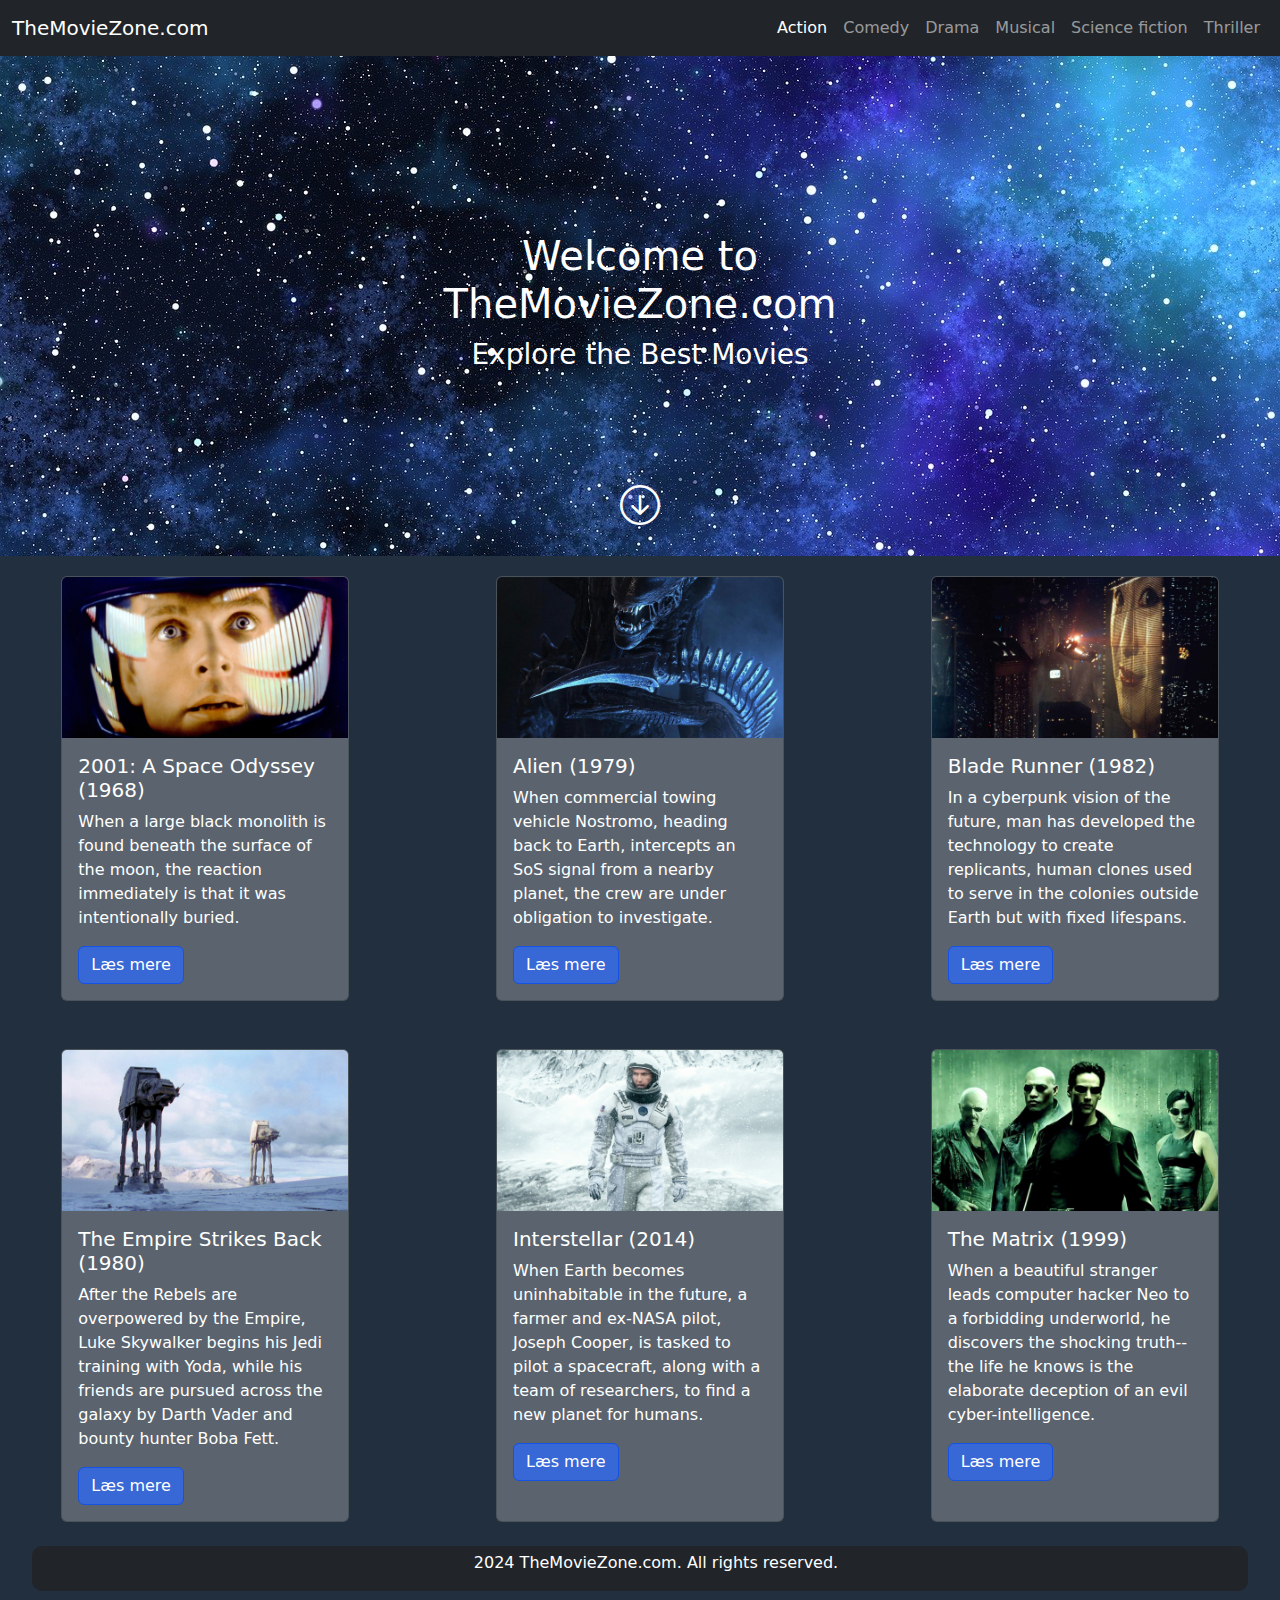
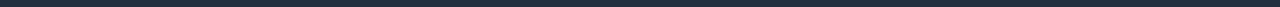
==== flow-5/hjemmeside/index.html @ e2335427 "boostrap opg" ====
<!doctype html>
<html lang="en">
  <head>
    <meta charset="utf-8">
    <meta name="viewport" content="width=device-width, initial-scale=1">
    <title>Bootstrap demo</title>
    <!-- Her er et link til Bootstraps stylesheet (CDN) -->
    <link href="https://cdn.jsdelivr.net/npm/bootstrap@5.3.3/dist/css/bootstrap.min.css" rel="stylesheet" integrity="sha384-QWTKZyjpPEjISv5WaRU9OFeRpok6YctnYmDr5pNlyT2bRjXh0JMhjY6hW+ALEwIH" crossorigin="anonymous">

      <!-- Her er et link til bootstraos iconer (CDN) -->
    <link rel="stylesheet" href="https://cdn.jsdelivr.net/npm/bootstrap-icons@1.11.3/font/bootstrap-icons.min.css">

    <!-- Mit eget stylesheet SKAL være nedenunder bootstrap, da jeg gerne vil overwrite bootstrap stylesheet -->
    <link rel="stylesheet" href="styles.css">
  </head>
  <body>



    <nav class="navbar navbar-expand-lg navbar-dark bg-dark">
      <div class="container-fluid">
        <a class="navbar-brand" href="#">TheMovieZone.com</a>
        <button class="navbar-toggler" type="button" data-bs-toggle="collapse" data-bs-target="#navbarNav" aria-controls="navbarNav" aria-expanded="false" aria-label="Toggle navigation">
          <span class="navbar-toggler-icon"></span>
        </button>
        <div class="collapse navbar-collapse justify-content-end" id="navbarNav">
          <ul class="navbar-nav">
            <li class="nav-item">
              <a class="nav-link active" aria-current="page" href="#">Action</a>
            </li>
            <li class="nav-item">
              <a class="nav-link" href="#">Comedy</a>
            </li>
            <li class="nav-item">
              <a class="nav-link" href="#">Drama</a>
            </li>
            <li class="nav-item">
                <a class="nav-link" href="#">Musical</a>
            </li>
            <li class="nav-item">
                <a class="nav-link" href="#">Science fiction</a>
            </li>
            <li class="nav-item">
                <a class="nav-link" href="#">Thriller</a>
            </li>
          </ul>
        </div>
      </div>
    </nav>

    <!-- Header Image -->
    <div class="header-container position-relative">
        <img src="science-fiction/images/header.jpg" class="header-image" alt="Header Image">
        <div class="header-content">
            <h1>Welcome to TheMovieZone.com</h1>
            <h3>Explore the Best Movies</h3>
        </div>
        <a href="#content" class="arrow-bounce">
            <i class="bi bi-arrow-down-circle fs-1"></i>
        </a>
        </div>


    <div id="content" class="container-fluid mt-2">
        <div class="row g-5 ">
        
          <div class="col justify-content-center d-flex">
              <div class="card" style="width: 18rem;">
                  <img src="science-fiction/images/2001-space-odyssey.jpg" class="card-img-top" alt="...">
                  <div class="card-body">
                    <h5 class="card-title">2001: A Space Odyssey (1968)</h5>
                    <p class="card-text">When a large black monolith is found beneath the surface of the moon, the reaction immediately is that it was intentionally buried. </p>
                    <a href="#" class="btn btn-farve">Læs mere</a>
                  </div>
                </div>
          </div>
  
          <div class="col justify-content-center d-flex">
              <div class="card" style="width: 18rem;">
                  <img src="science-fiction/images/alien.jpg" class="card-img-top" alt="...">
                  <div class="card-body">
                    <h5 class="card-title">Alien (1979)</h5>
                    <p class="card-text">When commercial towing vehicle Nostromo, heading back to Earth, intercepts an SoS signal from a nearby planet, the crew are under obligation to investigate. </p>
                    <a href="https://www.imdb.com/title/tt0078748/" class="btn btn-farve">Læs mere</a>
                  </div>
                </div>
          </div>
  
          <div class="col justify-content-center d-flex">
              <div class="card" style="width: 18rem;">
                  <img src="science-fiction/images/blade-runner.jpg" class="card-img-top" alt="...">
                  <div class="card-body">
                    <h5 class="card-title">Blade Runner (1982)</h5>
                    <p class="card-text">In a cyberpunk vision of the future, man has developed the technology to create replicants, human clones used to serve in the colonies outside Earth but with fixed lifespans. </p>
                    <a href="https://www.imdb.com/title/tt0083658/" class="btn btn-farve">Læs mere</a>
                  </div>
                </div>
          </div>
  
          <div class="col justify-content-center d-flex">
              <div class="card" style="width: 18rem;">
                  <img src="science-fiction/images/empire-strikes-back.jpg" class="card-img-top" alt="...">
                  <div class="card-body">
                    <h5 class="card-title">The Empire Strikes Back (1980)</h5>
                    <p class="card-text">After the Rebels are overpowered by the Empire, Luke Skywalker begins his Jedi training with Yoda, while his friends are pursued across the galaxy by Darth Vader and bounty hunter Boba Fett.</p>
                    <a href="https://www.imdb.com/title/tt0080684/" class="btn btn-farve">Læs mere</a>
                  </div>
                </div>
          </div>

          <div class="col justify-content-center d-flex">
              <div class="card" style="width: 18rem;">
                  <img src="science-fiction/images/interstellar.jpg" class="card-img-top" alt="...">
                  <div class="card-body">
                    <h5 class="card-title">Interstellar (2014)</h5>
                    <p class="card-text">When Earth becomes uninhabitable in the future, a farmer and ex-NASA pilot, Joseph Cooper, is tasked to pilot a spacecraft, along with a team of researchers, to find a new planet for humans.</p>
                    <a href="https://www.imdb.com/title/tt0816692/" class="btn btn-farve">Læs mere</a>
                  </div>
                </div>
          </div>

          <div class="col justify-content-center d-flex">
              <div class="card" style="width: 18rem;">
                  <img src="science-fiction/images/matrix.jpg" class="card-img-top" alt="...">
                  <div class="card-body">
                    <h5 class="card-title">The Matrix (1999)</h5>
                    <p class="card-text">When a beautiful stranger leads computer hacker Neo to a forbidding underworld, he discovers the shocking truth--the life he knows is the elaborate deception of an evil cyber-intelligence.</p>
                    <a href="https://www.imdb.com/title/tt0133093/" class="btn btn-farve">Læs mere</a>
                  </div>
                </div>
          </div>
  
        </div>
      </div>
  
      <div class="container-fluid footer mt-4">
        <ul class="d-flex justify-content-center">
            <p>2024 TheMovieZone.com. All rights reserved.</p>
        </ul>
    </div>


    <script src="https://cdn.jsdelivr.net/npm/bootstrap@5.3.3/dist/js/bootstrap.bundle.min.js" integrity="sha384-YvpcrYf0tY3lHB60NNkmXc5s9fDVZLESaAA55NDzOxhy9GkcIdslK1eN7N6jIeHz" crossorigin="anonymous"></script>
  </body>
</html>
---- flow-5/hjemmeside/styles.css ----
body {
    background-color: rgb(34, 47, 62);
}
.btn-farve {
    background-color: rgb(56, 103, 214);
    border-color: rgb(20, 83, 228);
    color: white;
    
}

.btn:hover {
    background-color: rgb(20, 83, 228);
}


.footer{
    background-color: rgb(33, 37, 41);
    color: white;
    max-width: 95%;
    margin: auto;
    padding-top: 5px;
    border-radius: 10px;
}

.footer ul{
    list-style: none;
}
.card {
    
    background-color:rgba(143, 149, 154, 0.526) ;
    color: white;
}
.bi{
    color: white;
}
.header-container {
    position: relative;
    width: 100%;
    height: 500px; 
    margin-bottom: 20px;
}
.header-image {
    width: 100%;
    height: 100%;
    object-fit: cover;
}
.header-content {
    position: absolute;
    top: 50%;
    left: 50%;
    transform: translate(-50%, -50%);
    text-align: center;

    color: white;
}
.header-content h1 {
    margin-bottom: 10px;
}
.arrow-bounce {
    position: absolute;
    bottom: 20px;
    left: 50%;
    transform: translateX(-50%);
    animation: bounce 2s infinite;
}

@keyframes bounce {
    0%, 20%, 50%, 80%, 100% {
        transform: translateY(0);
    }
    40% {
        transform: translateY(-10px);
    }
    60% {
        transform: translateY(-5px);
    }
}
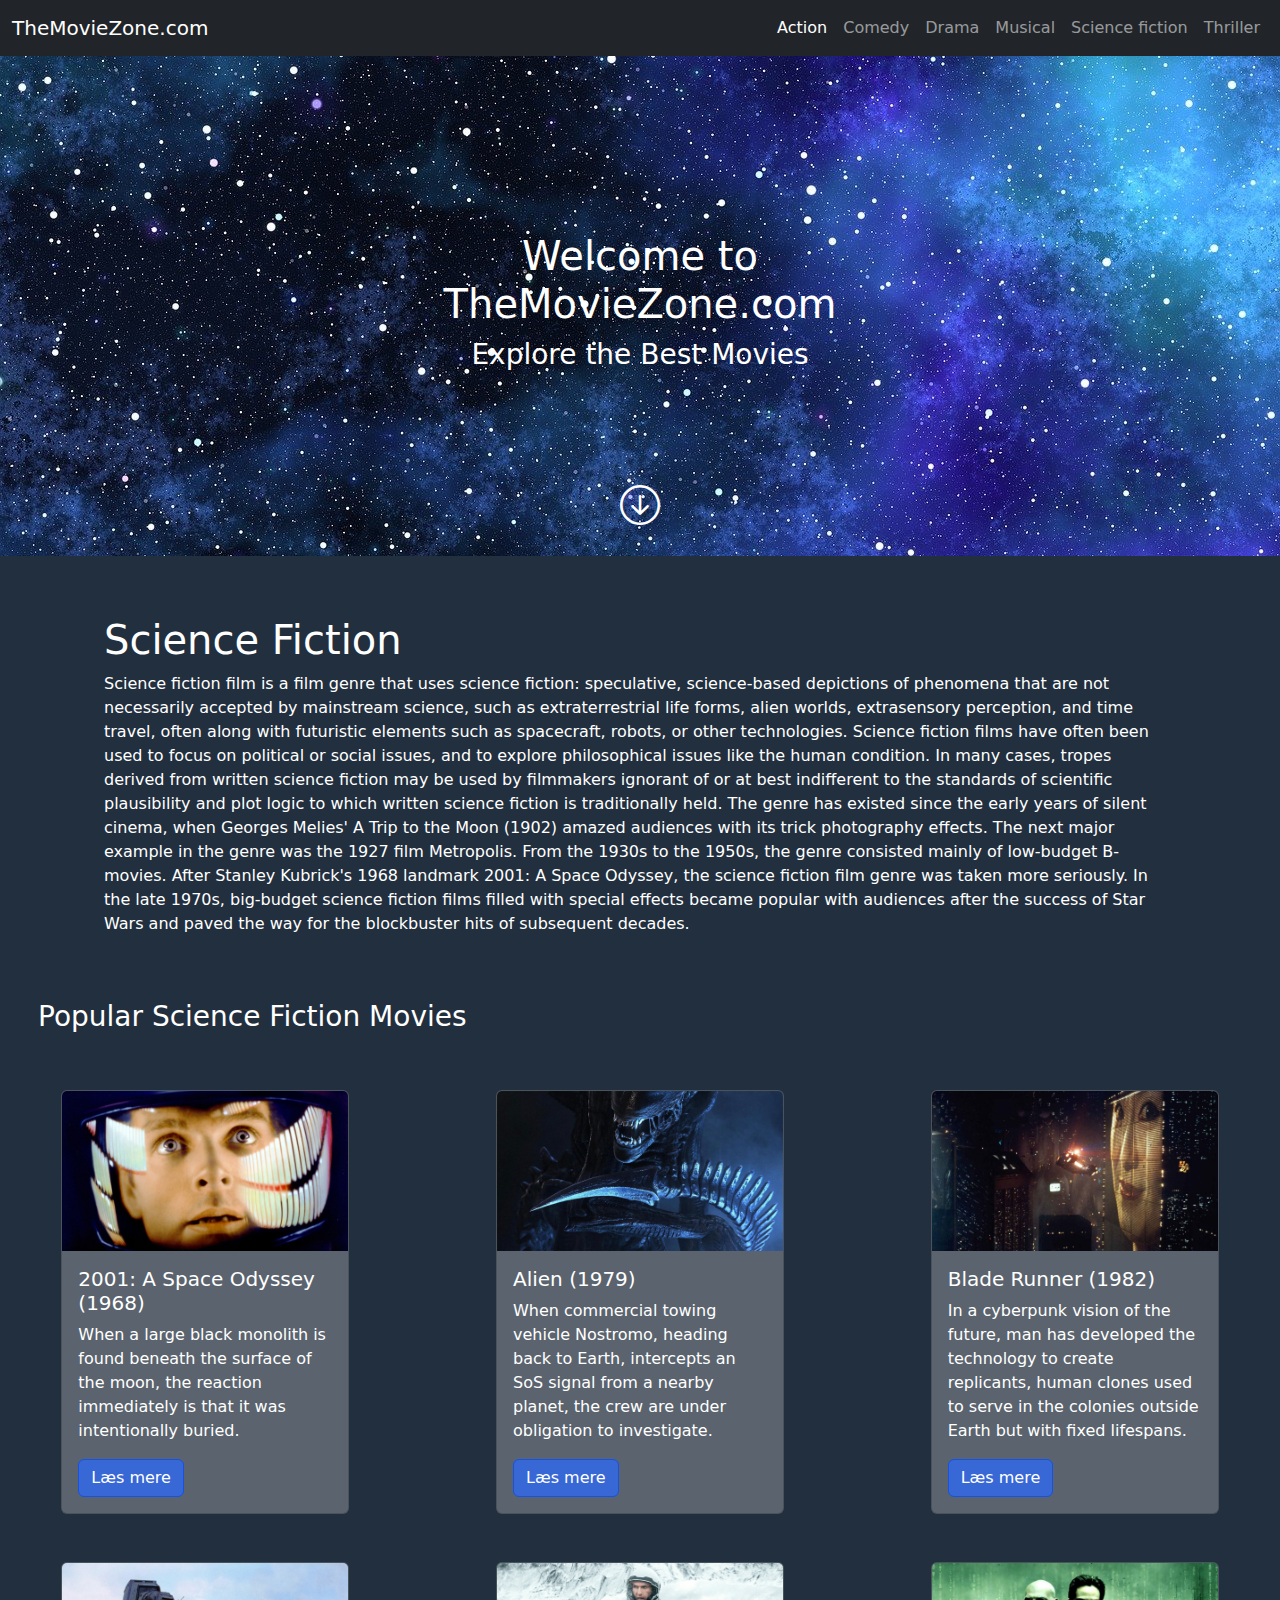
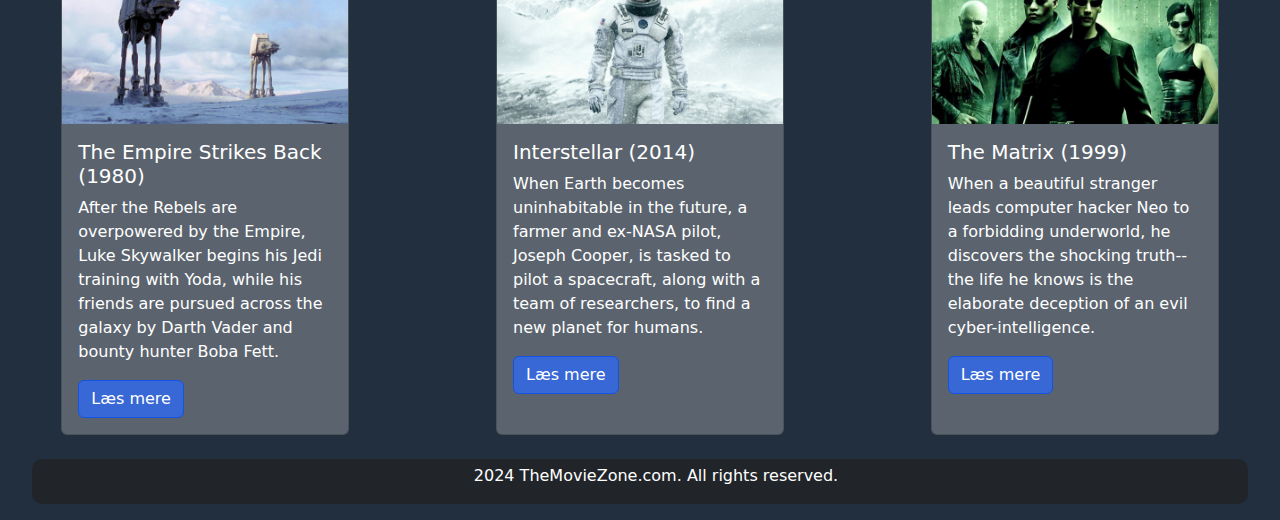
==== commit 94545e19: "update" ====
--- a/flow-5/hjemmeside/index.html
+++ b/flow-5/hjemmeside/index.html
@@ -61,9 +61,16 @@
         </div>
 
 
+        <div class="info">
+            <h1>Science Fiction</h1>
+            <p>Science fiction film is a film genre that uses science fiction: speculative, science-based depictions of phenomena that are not necessarily accepted by mainstream science, such as extraterrestrial life forms, alien worlds, extrasensory perception, and time travel, often along with futuristic elements such as spacecraft, robots, or other technologies. Science fiction films have often been used to focus on political or social issues, and to explore philosophical issues like the human condition. In many cases, tropes derived from written science fiction may be used by filmmakers ignorant of or at best indifferent to the standards of scientific plausibility and plot logic to which written science fiction is traditionally held.
+                The genre has existed since the early years of silent cinema, when Georges Melies' A Trip to the Moon (1902) amazed audiences with its trick photography effects. The next major example in the genre was the 1927 film Metropolis. From the 1930s to the 1950s, the genre consisted mainly of low-budget B-movies. After Stanley Kubrick's 1968 landmark 2001: A Space Odyssey, the science fiction film genre was taken more seriously. In the late 1970s, big-budget science fiction films filled with special effects became popular with audiences after the success of Star Wars and paved the way for the blockbuster hits of subsequent decades.
+                </p>
+               
+        </div>
     <div id="content" class="container-fluid mt-2">
         <div class="row g-5 ">
-        
+            <h3 class="titel">Popular Science Fiction Movies</h3>
           <div class="col justify-content-center d-flex">
               <div class="card" style="width: 18rem;">
                   <img src="science-fiction/images/2001-space-odyssey.jpg" class="card-img-top" alt="...">
--- a/flow-5/hjemmeside/styles.css
+++ b/flow-5/hjemmeside/styles.css
@@ -12,7 +12,18 @@
     background-color: rgb(20, 83, 228);
 }
 
+.info {
+    margin-left: auto;
+    margin-right: auto;
+    max-width: 90%;
+  padding: 40px;
+    color: white;
+}
 
+.titel {
+    color: #ffffff;
+    padding-left: 50px;
+}
 .footer{
     background-color: rgb(33, 37, 41);
     color: white;
